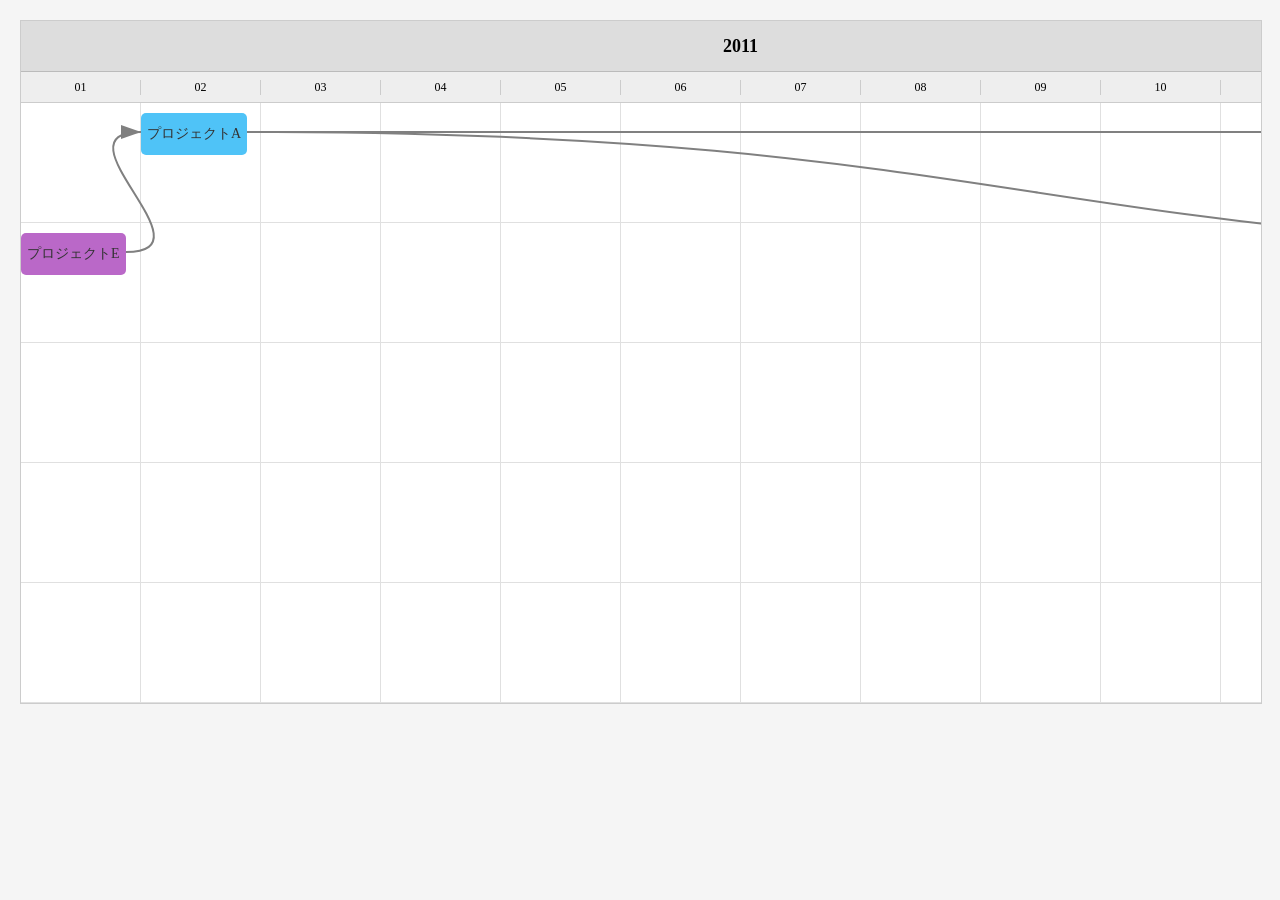
==== index.html @ 15ea9a35 "フォルダ構成の変更" ====
<!DOCTYPE html>
<html lang="ja">

<head>
    <meta charset="UTF-8">
    <title>Timeline Generator</title>
    <link rel="stylesheet" href="./css/timeline.css">
</head>

<body>

    <div id="timeline-container">
        <div class="timeline-section timeline-years" id="timeline-years"></div>
        <div class="timeline-section timeline-months" id="timeline-months"></div>
        <div class="timeline-section timeline-grid" id="timeline-grid"></div>
    </div>

    <script src="timeline.js"></script>
    <script>
        const timeline = new TimelineGenerator({
            targetId: "timeline-container",
            startDate: "2011-01",
            endDate: "2013-12",
            scale: "month",
            projects: [
                { id: "p1", name: "プロジェクトA", start: "2011-02", end: "2011-03", lane: 1, color: "#4fc3f7" },
                { id: "p2", name: "プロジェクトB", start: "2012-04", end: "2012-05", lane: 2, color: "#81c784" },
                { id: "p3", name: "プロジェクトC", start: "2012-08", end: "2012-09", lane: 1, color: "#ffb74d" },
                { id: "p4", name: "プロジェクトD", start: "2013-05", end: "2013-04", lane: 3, color: "#ba68c8" },
                { id: "p5", name: "プロジェクトE", start: "2011-01", end: "2011-02", lane: 2, color: "#ba68c8" }
            ],
            links: [
                { from: "p1", to: "p2" },
                { from: "p2", to: "p3" },
                { from: "p3", to: "p4" },
                { from: "p1", to: "p3" },
                { from: "p5", to: "p1" },
                 // 複数分岐も可能
            ]
        });
        timeline.render();
    </script>

</body>

</html>
---- css/timeline.css ----
body {
  margin: 0;
  padding: 20px;
  background: #f5f5f5;
}

#timeline-container {
  position: relative;
  width: 100%;
  background: #ffffff;
  border: 1px solid #ccc;
  overflow-x: auto;
}
#timeline-container .timeline-section {
  display: grid;
  width: -moz-max-content;
  width: max-content;
}
#timeline-container .timeline-years {
  height: 50px;
  background: #ddd;
  border-bottom: 1px solid #bbb;
  display: grid;
  align-items: center;
}
#timeline-container .timeline-years .year-cell {
  font-weight: bold;
  font-size: 18px;
  text-align: center;
  border-right: 1px solid #bbb;
}
#timeline-container .timeline-months {
  height: 30px;
  background: #eee;
  border-bottom: 1px solid #ccc;
  display: grid;
  align-items: center;
}
#timeline-container .timeline-months .month-cell {
  font-size: 12px;
  text-align: center;
  border-right: 1px solid #ccc;
}
#timeline-container .timeline-grid {
  display: grid;
  grid-auto-rows: 120px;
  position: relative;
}
#timeline-container .timeline-grid .grid-cell {
  border-right: 1px solid #e0e0e0;
  border-bottom: 1px solid #e0e0e0;
}
#timeline-container .timeline-grid .project-box {
  position: absolute;
  padding: 6px;
  font-size: 14px;
  color: #333;
  background: #90caf9;
  border-radius: 5px;
  text-align: center;
  white-space: nowrap;
  overflow: hidden;
  text-overflow: ellipsis;
  height: 30px;
  line-height: 30px;
  top: 10px;
}/*# sourceMappingURL=timeline.css.map */
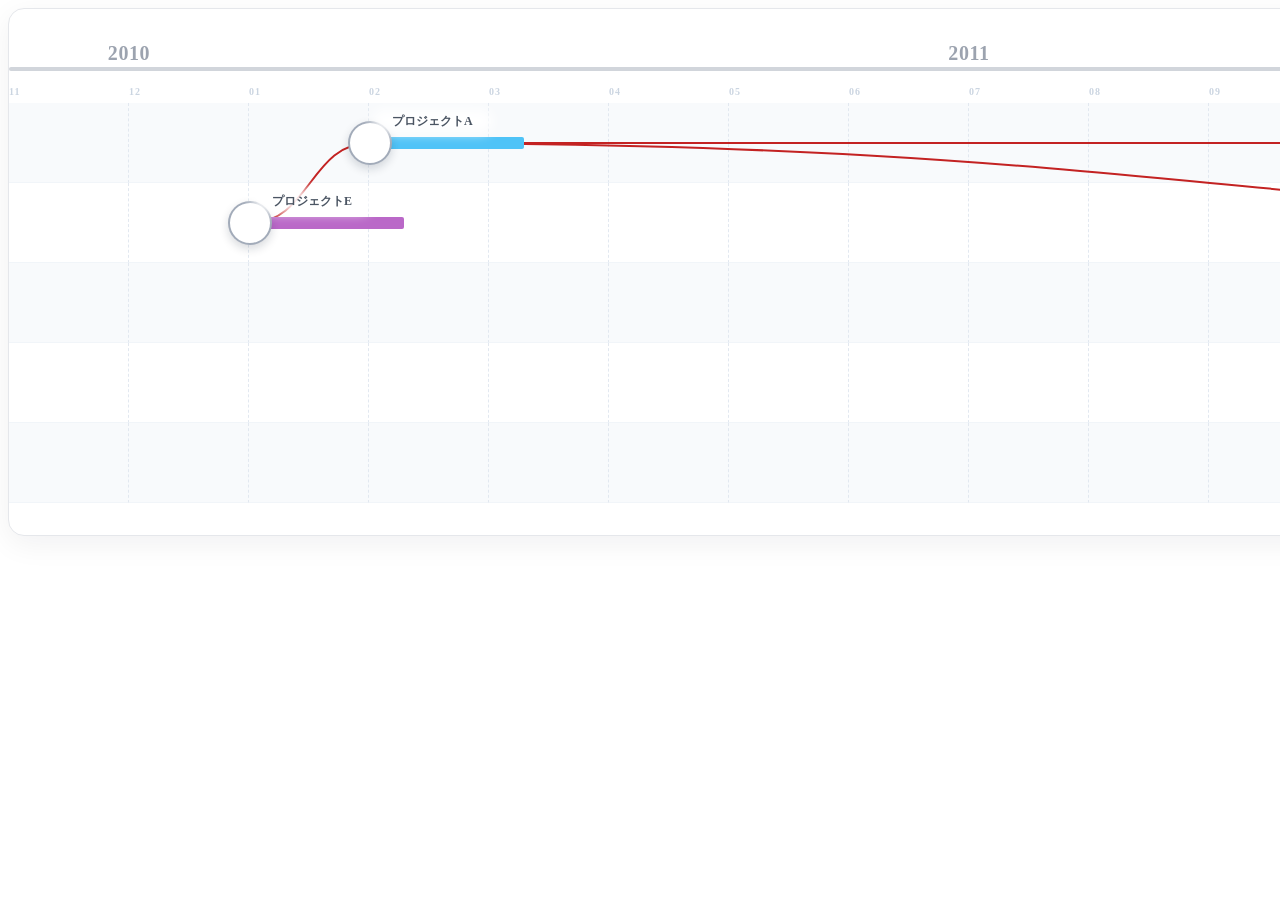
==== commit fad1e7da: "時間でも対応て席るように改修" ====
--- a/index.html
+++ b/index.html
@@ -9,37 +9,37 @@
 
 <body>
 
-    <div id="timeline-container">
-        <div class="timeline-section timeline-years" id="timeline-years"></div>
-        <div class="timeline-section timeline-months" id="timeline-months"></div>
-        <div class="timeline-section timeline-grid" id="timeline-grid"></div>
-    </div>
+<div id="timeline-container">
+    <div class="timeline-section timeline-years" id="timeline-years"></div>
+    <div class="timeline-section timeline-months" id="timeline-months"></div>
+    <div class="timeline-section timeline-grid" id="timeline-grid"></div>
+</div>
 
-    <script src="timeline.js"></script>
-    <script>
-        const timeline = new TimelineGenerator({
-            targetId: "timeline-container",
-            startDate: "2011-01",
-            endDate: "2013-12",
-            scale: "month",
-            projects: [
-                { id: "p1", name: "プロジェクトA", start: "2011-02", end: "2011-03", lane: 1, color: "#4fc3f7" },
-                { id: "p2", name: "プロジェクトB", start: "2012-04", end: "2012-05", lane: 2, color: "#81c784" },
-                { id: "p3", name: "プロジェクトC", start: "2012-08", end: "2012-09", lane: 1, color: "#ffb74d" },
-                { id: "p4", name: "プロジェクトD", start: "2013-05", end: "2013-04", lane: 3, color: "#ba68c8" },
-                { id: "p5", name: "プロジェクトE", start: "2011-01", end: "2011-02", lane: 2, color: "#ba68c8" }
-            ],
-            links: [
-                { from: "p1", to: "p2" },
-                { from: "p2", to: "p3" },
-                { from: "p3", to: "p4" },
-                { from: "p1", to: "p3" },
-                { from: "p5", to: "p1" },
-                 // 複数分岐も可能
-            ]
-        });
-        timeline.render();
-    </script>
+<script src="timeline.js"></script>
+<script>
+    const timeline = new TimelineGenerator({
+        targetId: "timeline-container",
+        startDate: "2011-01",
+        endDate: "2013-12",
+        scale: "month",
+        projects: [
+            { id: "p1", name: "プロジェクトA", start: "2011-02", end: "2011-03", lane: 1, color: "#4fc3f7" },
+            { id: "p2", name: "プロジェクトB", start: "2012-04", end: "2012-05", lane: 2, color: "#81c784" },
+            { id: "p3", name: "プロジェクトC", start: "2012-08", end: "2012-09", lane: 1, color: "#ffb74d" },
+            { id: "p4", name: "プロジェクトD", start: "2013-05", end: "2013-04", lane: 3, color: "#ba68c8" },
+            { id: "p5", name: "プロジェクトE", start: "2011-01", end: "2011-02", lane: 2, color: "#ba68c8" }
+        ],
+        links: [
+            { from: "p1", to: "p2" },
+            { from: "p2", to: "p3" },
+            { from: "p3", to: "p4" },
+            { from: "p1", to: "p3" },
+            { from: "p5", to: "p1" },
+             // 複数分岐も可能
+        ]
+    });
+    timeline.render();
+</script>
 
 </body>
 
--- a/css/timeline.css
+++ b/css/timeline.css
@@ -1,67 +1,226 @@
+#timeline-container {
+    border: 1px solid #e5e7eb;
+    border-radius: 16px;
+    box-shadow: 0 8px 30px rgba(15, 23, 42, 0.06);
+    background: #ffffff;
+    position: relative;
+    width: max-content;
+    overflow: visible;
+    padding-bottom: 32px;
+}
+
+#timeline-container .timeline-section {
+    display: grid;
+    width: max-content;
+}
+
+#timeline-container .timeline-years {
+    position: relative;
+    height: 56px;
+    background: transparent;
+    color: #9ca3af;
+    font-weight: 700;
+    letter-spacing: 0.6px;
+    border-bottom: none;
+    align-items: end;
+    padding-bottom: 14px;
+}
+
+#timeline-container .timeline-years::after {
+    content: "";
+    position: absolute;
+    left: 0;
+    right: 0;
+    bottom: 8px;
+    height: 4px;
+    border-radius: 9999px;
+    background: #d1d5db;
+}
+
+#timeline-container .timeline-years .year-cell {
+    position: relative;
+    font-size: 20px;
+    color: inherit;
+    display: flex;
+    align-items: flex-end;
+    justify-content: center;
+}
+
+#timeline-container .timeline-years .year-cell::after {
+    display: none;
+}
+
+#timeline-container .timeline-years .year-cell.year-cell-current {
+    color: #4b5563;
+}
+
+#timeline-container .timeline-years .year-cell.year-cell-current::after {
+    border-color: #d97745;
+}
+
+#timeline-container .timeline-months {
+    height: 24px;
+    background: transparent;
+    border-bottom: none;
+    color: #cbd5e1;
+    font-size: 10px;
+    font-weight: 600;
+    text-transform: uppercase;
+    letter-spacing: 1px;
+    align-items: center;
+}
+
+#timeline-container .timeline-grid {
+    display: grid;
+    grid-auto-rows: 80px;
+    position: relative;
+    background: repeating-linear-gradient(
+        to bottom,
+        #f8fafc 0,
+        #f8fafc 80px,
+        #ffffff 80px,
+        #ffffff 160px
+    );
+}
+
+#timeline-container .timeline-grid .grid-cell {
+    border-right: 1px dashed #e2e8f0;
+    border-bottom: 1px solid #f1f5f9;
+}
+
+#timeline-container .timeline-grid .project-box {
+    position: absolute;
+    height: 12px;
+    line-height: 12px;
+    padding: 0 10px;
+    top: 34px;
+    border-radius: 2px;
+    background: #cbd5e1;
+    color: #1f2937;
+    font-size: 12px;
+    font-weight: 600;
+    box-shadow: none;
+    border: none;
+    transition: transform 0.15s ease;
+    overflow: visible;
+    z-index: 2;
+    width: 120px;
+    margin-left: 15px;
+    text-decoration: none;
+    color: inherit;
+}
+
+#timeline-container .timeline-grid .project-box.project-box-clickable {
+    cursor: pointer;
+}
+
+#timeline-container .timeline-grid .project-box:hover {
+    transform: translateY(-1px);
+}
+
+#timeline-container .timeline-grid .project-box .project-icon {
+    position: absolute;
+    left: -36px;
+    top: 50%;
+    width: 40px;
+    height: 40px;
+    border-radius: 9999px;
+    background: #ffffff;
+    border: 2px solid rgba(100, 116, 139, 0.6);
+    transform: translateY(-50%);
+    box-shadow: 0 4px 10px rgba(15, 23, 42, 0.16);
+    background-size: cover;
+    background-position: center;
+    z-index: 2;
+}
+
+#timeline-container .timeline-grid .project-box .project-icon.project-icon-has-image {
+    border-color: rgba(255, 255, 255, 0.9);
+}
+
+#timeline-container .timeline-grid .project-box .project-label {
+    position: absolute;
+    left: 0;
+    top: -24px;
+    display: inline-flex;
+    align-items: center;
+    font-size: 12px;
+    font-weight: 600;
+    color: #4b5563;
+    white-space: nowrap;
+    padding: 2px 8px;
+    z-index: 3;
+    isolation: isolate;
+}
+
+#timeline-container .timeline-grid .project-box .project-label::before {
+    content: '';
+    position: absolute;
+    inset: -4px -12px;
+    background: rgba(255, 255, 255, 0.92);
+    filter: blur(6px);
+    border-radius: 999px;
+    z-index: -1;
+}
+
 body {
-  margin: 0;
-  padding: 20px;
-  background: #f5f5f5;
-}
-
-#timeline-container {
-  position: relative;
-  width: 100%;
-  background: #ffffff;
-  border: 1px solid #ccc;
-  overflow-x: auto;
-}
-#timeline-container .timeline-section {
-  display: grid;
-  width: -moz-max-content;
-  width: max-content;
-}
-#timeline-container .timeline-years {
-  height: 50px;
-  background: #ddd;
-  border-bottom: 1px solid #bbb;
-  display: grid;
-  align-items: center;
-}
-#timeline-container .timeline-years .year-cell {
-  font-weight: bold;
-  font-size: 18px;
-  text-align: center;
-  border-right: 1px solid #bbb;
-}
-#timeline-container .timeline-months {
-  height: 30px;
-  background: #eee;
-  border-bottom: 1px solid #ccc;
-  display: grid;
-  align-items: center;
-}
-#timeline-container .timeline-months .month-cell {
-  font-size: 12px;
-  text-align: center;
-  border-right: 1px solid #ccc;
-}
-#timeline-container .timeline-grid {
-  display: grid;
-  grid-auto-rows: 120px;
-  position: relative;
-}
-#timeline-container .timeline-grid .grid-cell {
-  border-right: 1px solid #e0e0e0;
-  border-bottom: 1px solid #e0e0e0;
-}
-#timeline-container .timeline-grid .project-box {
-  position: absolute;
-  padding: 6px;
-  font-size: 14px;
-  color: #333;
-  background: #90caf9;
-  border-radius: 5px;
-  text-align: center;
-  white-space: nowrap;
-  overflow: hidden;
-  text-overflow: ellipsis;
-  height: 30px;
-  line-height: 30px;
-  top: 10px;
-}/*# sourceMappingURL=timeline.css.map */+    padding: 0;
+}
+
+.timeline-scroll {
+    cursor: grab;
+}
+
+.timeline-scroll.is-dragging {
+    cursor: grabbing;
+    user-select: none;
+}
+
+.timeline-scroll.is-dragging * {
+    user-select: none;
+}
+
+.timeline-chip {
+    display: inline-flex;
+    align-items: center;
+    gap: 6px;
+    padding: 4px 10px;
+    border-radius: 9999px;
+    border: 1px solid #d1e5db;
+    background: #f4f9f7;
+    color: #256e5b;
+    font-weight: 600;
+}
+
+.timeline-chip-muted {
+    border-color: #e5e7eb;
+    background: #f8fafc;
+    color: #4b5563;
+}
+
+.timeline-today-marker {
+    position: absolute;
+    top: 0;
+    display: flex;
+    flex-direction: column;
+    align-items: center;
+    pointer-events: none;
+    z-index: 5;
+}
+
+.timeline-today-line {
+    width: 2px;
+    background: linear-gradient(180deg, rgba(217, 119, 69, 0) 0%, rgba(217, 119, 69, 0.45) 45%, rgba(217, 119, 69, 0) 100%);
+    border-radius: 9999px;
+}
+
+.timeline-today-badge {
+    margin-top: 6px;
+    padding: 4px 8px;
+    border-radius: 9999px;
+    background: #d97745;
+    color: #ffffff;
+    font-size: 11px;
+    font-weight: 700;
+    box-shadow: 0 8px 20px -10px rgba(217, 119, 69, 0.5);
+}
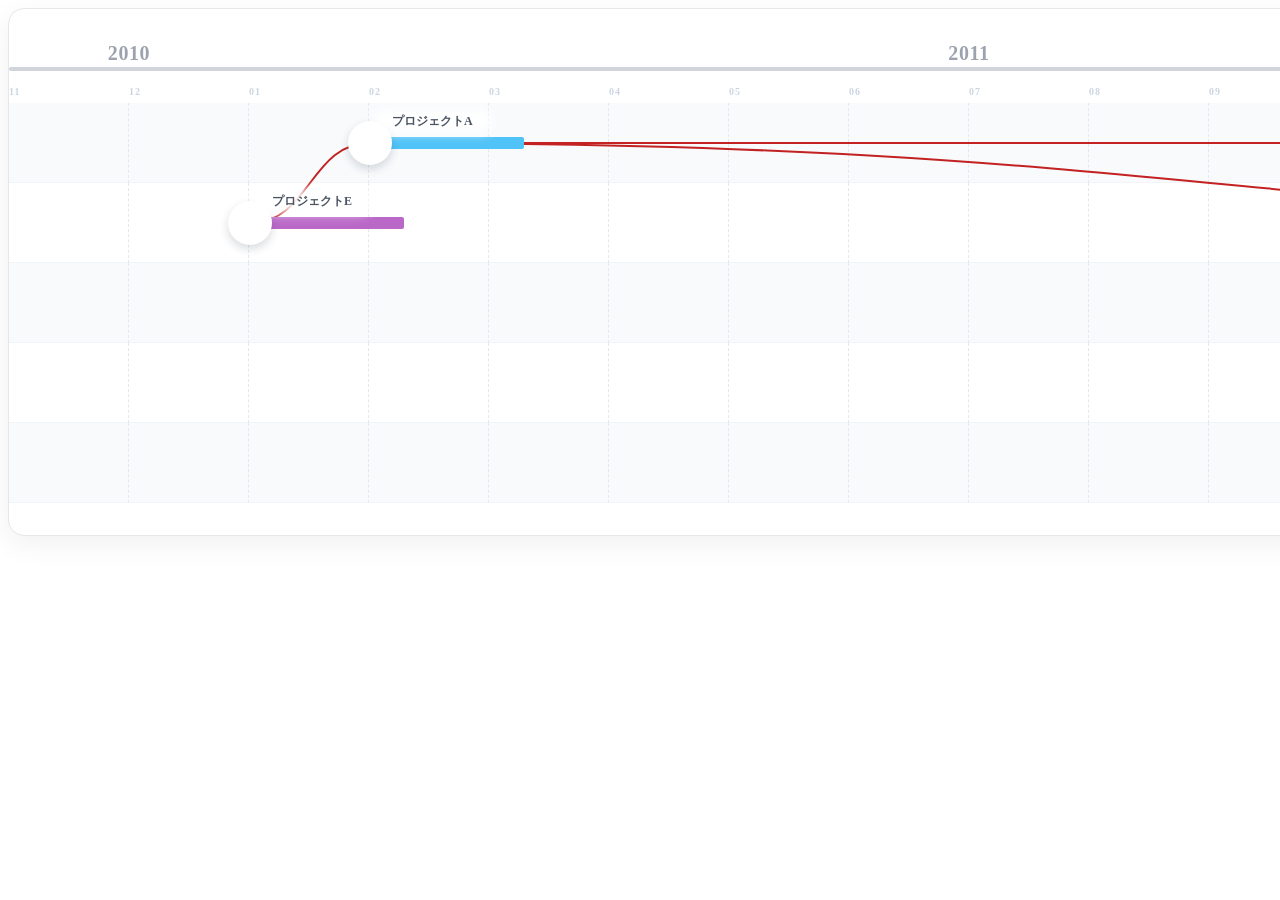
==== commit e00084dd: "Update index.html" ====
--- a/index.html
+++ b/index.html
@@ -9,37 +9,37 @@
 
 <body>
 
-<div id="timeline-container">
-    <div class="timeline-section timeline-years" id="timeline-years"></div>
-    <div class="timeline-section timeline-months" id="timeline-months"></div>
-    <div class="timeline-section timeline-grid" id="timeline-grid"></div>
-</div>
+    <div id="timeline-container">
+        <div class="timeline-section timeline-years" id="timeline-years"></div>
+        <div class="timeline-section timeline-months" id="timeline-months"></div>
+        <div class="timeline-section timeline-grid" id="timeline-grid"></div>
+    </div>
 
-<script src="timeline.js"></script>
-<script>
-    const timeline = new TimelineGenerator({
-        targetId: "timeline-container",
-        startDate: "2011-01",
-        endDate: "2013-12",
-        scale: "month",
-        projects: [
-            { id: "p1", name: "プロジェクトA", start: "2011-02", end: "2011-03", lane: 1, color: "#4fc3f7" },
-            { id: "p2", name: "プロジェクトB", start: "2012-04", end: "2012-05", lane: 2, color: "#81c784" },
-            { id: "p3", name: "プロジェクトC", start: "2012-08", end: "2012-09", lane: 1, color: "#ffb74d" },
-            { id: "p4", name: "プロジェクトD", start: "2013-05", end: "2013-04", lane: 3, color: "#ba68c8" },
-            { id: "p5", name: "プロジェクトE", start: "2011-01", end: "2011-02", lane: 2, color: "#ba68c8" }
-        ],
-        links: [
-            { from: "p1", to: "p2" },
-            { from: "p2", to: "p3" },
-            { from: "p3", to: "p4" },
-            { from: "p1", to: "p3" },
-            { from: "p5", to: "p1" },
-             // 複数分岐も可能
-        ]
-    });
-    timeline.render();
-</script>
+    <script src="timeline.js"></script>
+    <script>
+        const timeline = new TimelineGenerator({
+            targetId: "timeline-container",
+            startDate: "2011-01",
+            endDate: "2013-12",
+            scale: "month",
+            projects: [
+                { id: "p1", name: "プロジェクトA", start: "2011-02", end: "2011-03", lane: 1, color: "#4fc3f7", backgroundImage: "https://picsum.photos/seed/p1/40/40" },
+                { id: "p2", name: "プロジェクトB", start: "2012-04", end: "2012-05", lane: 2, color: "#81c784", backgroundImage: "https://picsum.photos/seed/p2/40/40" },
+                { id: "p3", name: "プロジェクトC", start: "2012-08", end: "2012-09", lane: 1, color: "#ffb74d", backgroundImage: "https://picsum.photos/seed/p3/40/40" },
+                { id: "p4", name: "プロジェクトD", start: "2013-05", end: "2013-04", lane: 3, color: "#ba68c8" },
+                { id: "p5", name: "プロジェクトE", start: "2011-01", end: "2011-02", lane: 2, color: "#ba68c8", backgroundImage: "https://picsum.photos/seed/p5/40/40" }
+            ],
+            links: [
+                { from: "p1", to: "p2" },
+                { from: "p2", to: "p3" },
+                { from: "p3", to: "p4" },
+                { from: "p1", to: "p3" },
+                { from: "p5", to: "p1" },
+                // 複数分岐も可能
+            ]
+        });
+        timeline.render();
+    </script>
 
 </body>
 
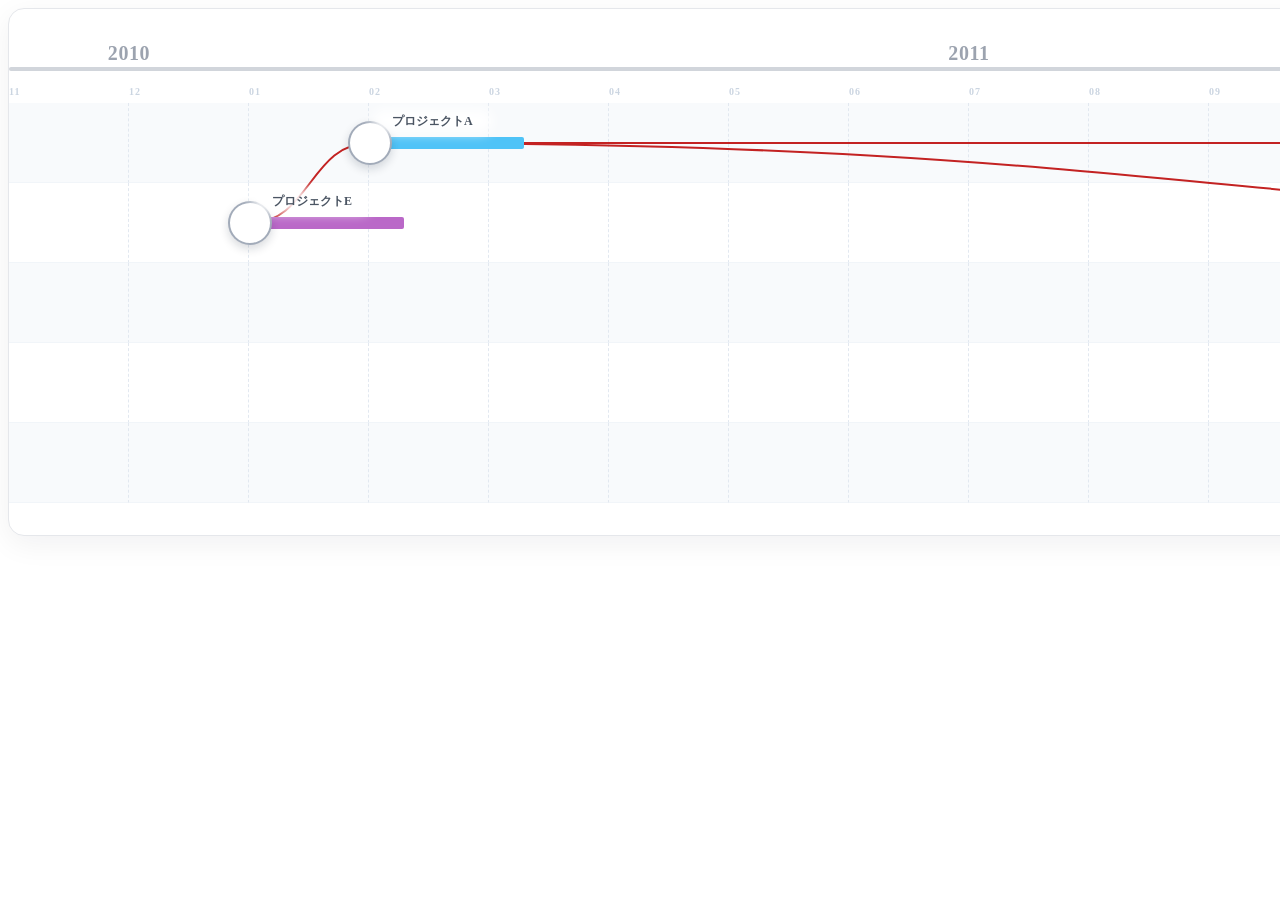
==== commit 3088094f: "微調整" ====
--- a/index.html
+++ b/index.html
@@ -9,37 +9,37 @@
 
 <body>
 
-    <div id="timeline-container">
-        <div class="timeline-section timeline-years" id="timeline-years"></div>
-        <div class="timeline-section timeline-months" id="timeline-months"></div>
-        <div class="timeline-section timeline-grid" id="timeline-grid"></div>
-    </div>
+<div id="timeline-container">
+    <div class="timeline-section timeline-years" id="timeline-years"></div>
+    <div class="timeline-section timeline-months" id="timeline-months"></div>
+    <div class="timeline-section timeline-grid" id="timeline-grid"></div>
+</div>
 
-    <script src="timeline.js"></script>
-    <script>
-        const timeline = new TimelineGenerator({
-            targetId: "timeline-container",
-            startDate: "2011-01",
-            endDate: "2013-12",
-            scale: "month",
-            projects: [
-                { id: "p1", name: "プロジェクトA", start: "2011-02", end: "2011-03", lane: 1, color: "#4fc3f7", backgroundImage: "https://picsum.photos/seed/p1/40/40" },
-                { id: "p2", name: "プロジェクトB", start: "2012-04", end: "2012-05", lane: 2, color: "#81c784", backgroundImage: "https://picsum.photos/seed/p2/40/40" },
-                { id: "p3", name: "プロジェクトC", start: "2012-08", end: "2012-09", lane: 1, color: "#ffb74d", backgroundImage: "https://picsum.photos/seed/p3/40/40" },
-                { id: "p4", name: "プロジェクトD", start: "2013-05", end: "2013-04", lane: 3, color: "#ba68c8" },
-                { id: "p5", name: "プロジェクトE", start: "2011-01", end: "2011-02", lane: 2, color: "#ba68c8", backgroundImage: "https://picsum.photos/seed/p5/40/40" }
-            ],
-            links: [
-                { from: "p1", to: "p2" },
-                { from: "p2", to: "p3" },
-                { from: "p3", to: "p4" },
-                { from: "p1", to: "p3" },
-                { from: "p5", to: "p1" },
-                // 複数分岐も可能
-            ]
-        });
-        timeline.render();
-    </script>
+<script src="timeline.js"></script>
+<script>
+    const timeline = new TimelineGenerator({
+        targetId: "timeline-container",
+        startDate: "2011-01",
+        endDate: "2013-12",
+        scale: "month",
+        projects: [
+            { id: "p1", name: "プロジェクトA", start: "2011-02", end: "2011-03", lane: 1, color: "#4fc3f7" },
+            { id: "p2", name: "プロジェクトB", start: "2012-04", end: "2012-05", lane: 2, color: "#81c784" },
+            { id: "p3", name: "プロジェクトC", start: "2012-08", end: "2012-09", lane: 1, color: "#ffb74d" },
+            { id: "p4", name: "プロジェクトD", start: "2013-05", end: "2013-04", lane: 3, color: "#ba68c8" },
+            { id: "p5", name: "プロジェクトE", start: "2011-01", end: "2011-02", lane: 2, color: "#ba68c8" }
+        ],
+        links: [
+            { from: "p1", to: "p2" },
+            { from: "p2", to: "p3" },
+            { from: "p3", to: "p4" },
+            { from: "p1", to: "p3" },
+            { from: "p5", to: "p1" },
+             // 複数分岐も可能
+        ]
+    });
+    timeline.render();
+</script>
 
 </body>
 
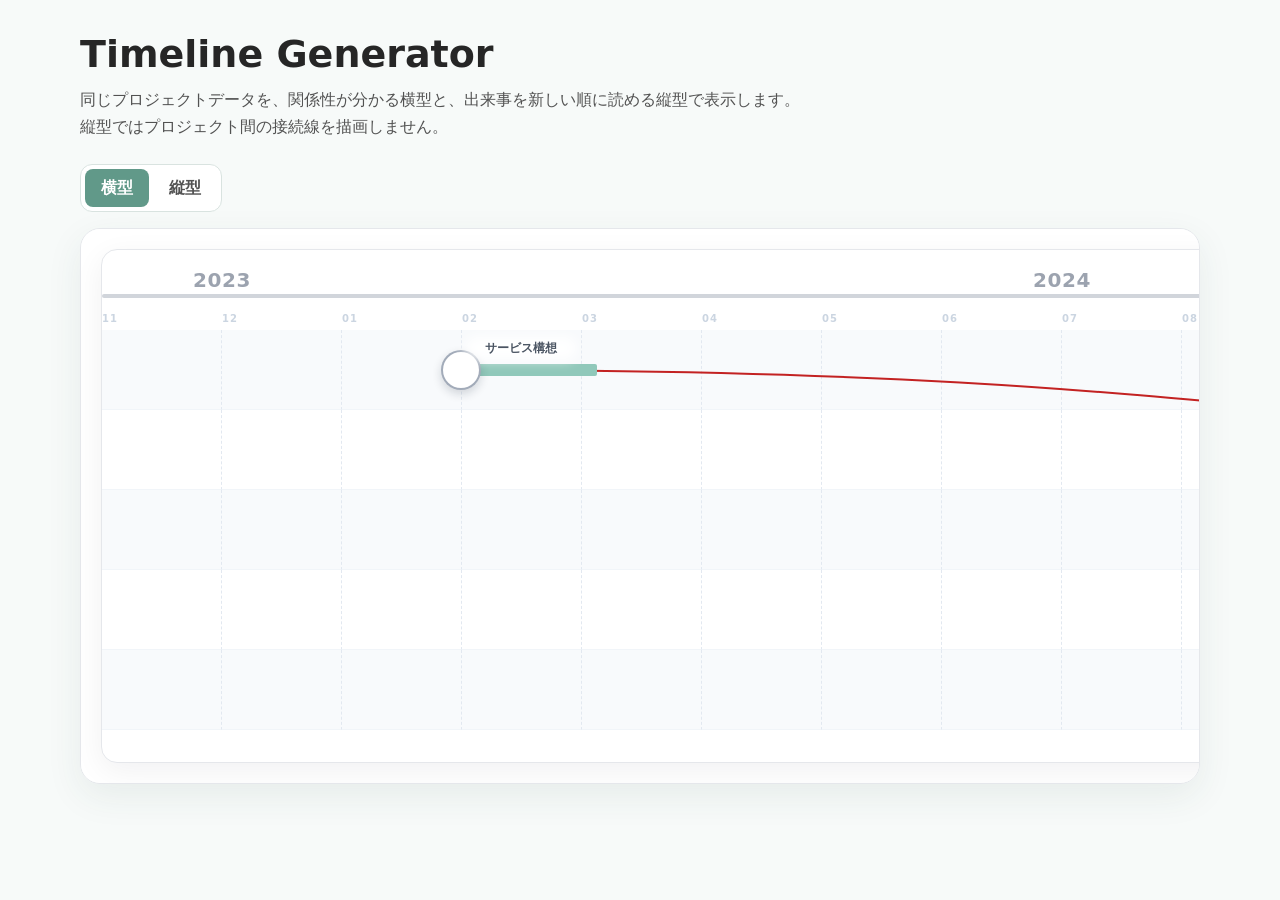
==== commit 9fbb55c3: "縦型レイアウトの追加" ====
--- a/index.html
+++ b/index.html
@@ -3,44 +3,215 @@
 
 <head>
     <meta charset="UTF-8">
-    <title>Timeline Generator</title>
+    <meta name="viewport" content="width=device-width, initial-scale=1">
+    <title>Timeline Generator Demo</title>
     <link rel="stylesheet" href="./css/timeline.css">
+    <style>
+        * {
+            box-sizing: border-box;
+        }
+
+        body {
+            margin: 0;
+            padding: 32px 20px 56px;
+            background: #f7faf9;
+            color: #262626;
+            font-family: system-ui, -apple-system, BlinkMacSystemFont, "Segoe UI", sans-serif;
+        }
+
+        .demo {
+            width: min(100%, 1120px);
+            margin: 0 auto;
+        }
+
+        .demo h1 {
+            margin: 0;
+            font-size: clamp(24px, 4vw, 38px);
+        }
+
+        .demo-description {
+            max-width: 720px;
+            margin: 10px 0 24px;
+            color: #525252;
+            line-height: 1.7;
+        }
+
+        .demo-controls {
+            display: inline-flex;
+            gap: 4px;
+            margin-bottom: 16px;
+            padding: 4px;
+            border: 1px solid #d9e3e0;
+            border-radius: 12px;
+            background: #fff;
+        }
+
+        .demo-controls button {
+            min-height: 38px;
+            padding: 8px 16px;
+            border: 0;
+            border-radius: 8px;
+            background: transparent;
+            color: #525252;
+            font: inherit;
+            font-weight: 700;
+            cursor: pointer;
+        }
+
+        .demo-controls button[aria-pressed="true"] {
+            background: #619989;
+            color: #fff;
+        }
+
+        .demo-controls button:focus-visible {
+            outline: 2px solid #619989;
+            outline-offset: 2px;
+        }
+
+        .demo-viewport {
+            overflow-x: auto;
+            padding: 20px;
+            border: 1px solid #e5e7eb;
+            border-radius: 20px;
+            background: #fff;
+            box-shadow: 0 12px 36px rgba(38, 73, 65, 0.08);
+        }
+
+        .demo-feedback {
+            min-height: 24px;
+            margin: 12px 0 0;
+            color: #47786b;
+            font-size: 14px;
+        }
+
+        @media (max-width: 640px) {
+            body {
+                padding: 24px 12px 40px;
+            }
+
+            .demo-controls {
+                display: flex;
+            }
+
+            .demo-controls button {
+                flex: 1;
+            }
+
+            .demo-viewport {
+                padding: 12px;
+            }
+        }
+    </style>
 </head>
 
 <body>
-
-<div id="timeline-container">
-    <div class="timeline-section timeline-years" id="timeline-years"></div>
-    <div class="timeline-section timeline-months" id="timeline-months"></div>
-    <div class="timeline-section timeline-grid" id="timeline-grid"></div>
-</div>
+<main class="demo">
+    <h1>Timeline Generator</h1>
+    <p class="demo-description">
+        同じプロジェクトデータを、関係性が分かる横型と、出来事を新しい順に読める縦型で表示します。
+        縦型ではプロジェクト間の接続線を描画しません。
+    </p>
+
+    <div class="demo-controls" role="group" aria-label="タイムラインのレイアウト">
+        <button type="button" data-layout="horizontal" aria-pressed="true">横型</button>
+        <button type="button" data-layout="vertical" aria-pressed="false">縦型</button>
+    </div>
+
+    <div class="demo-viewport timeline-scroll">
+        <div id="timeline-container">
+            <div class="timeline-section timeline-years" id="timeline-years"></div>
+            <div class="timeline-section timeline-months" id="timeline-months"></div>
+            <div class="timeline-section timeline-grid" id="timeline-grid"></div>
+        </div>
+    </div>
+    <p id="demo-feedback" class="demo-feedback" aria-live="polite"></p>
+</main>
 
 <script src="timeline.js"></script>
 <script>
+    const projects = [
+        {
+            id: "p1",
+            name: "サービス構想",
+            title: "最初のアイデアをまとめる",
+            start: "2024-02",
+            end: "2024-02",
+            eventAt: "2024-02-15 10:00",
+            lane: 1,
+            color: "#90c8ba",
+            description: "利用者が活動の流れとプロジェクト同士の関係を一つの画面で理解できるサービスを構想しました。"
+        },
+        {
+            id: "p2",
+            name: "プロトタイプ",
+            title: "横型タイムラインを公開",
+            start: "2025-04",
+            end: "2025-04",
+            eventAt: "2025-04-10 09:30",
+            lane: 2,
+            color: "#e4a0a5",
+            description: "イベント間のつながりを矢印で確認できる横型タイムラインを実装しました。"
+        },
+        {
+            id: "p3",
+            name: "表示機能",
+            title: "縦型タイムラインを追加",
+            start: "2026-07",
+            end: "2026-07",
+            eventAt: "2026-07-28 14:00",
+            lane: 1,
+            color: "#64a294",
+            description: "出来事を新しい順に読み進められる縦型表示を追加しました。縦型ではイベント同士を接続せず、一本の時間軸に沿ってカードを並べます。この説明は三行を超えた場合に、全文表示と省略表示を切り替えられます。"
+        },
+        {
+            id: "p4",
+            name: "同時公開",
+            title: "同じ日時のイベント",
+            start: "2026-07",
+            end: "2026-07",
+            eventAt: "2026-07-28 14:00",
+            lane: 3,
+            color: "#d8b26e",
+            description: "同じ日時の場合は、入力したプロジェクトの順序を維持します。"
+        }
+    ];
+
     const timeline = new TimelineGenerator({
         targetId: "timeline-container",
-        startDate: "2011-01",
-        endDate: "2013-12",
+        startDate: "2024-01",
+        endDate: "2026-12",
         scale: "month",
-        projects: [
-            { id: "p1", name: "プロジェクトA", start: "2011-02", end: "2011-03", lane: 1, color: "#4fc3f7" },
-            { id: "p2", name: "プロジェクトB", start: "2012-04", end: "2012-05", lane: 2, color: "#81c784" },
-            { id: "p3", name: "プロジェクトC", start: "2012-08", end: "2012-09", lane: 1, color: "#ffb74d" },
-            { id: "p4", name: "プロジェクトD", start: "2013-05", end: "2013-04", lane: 3, color: "#ba68c8" },
-            { id: "p5", name: "プロジェクトE", start: "2011-01", end: "2011-02", lane: 2, color: "#ba68c8" }
-        ],
+        projects,
         links: [
             { from: "p1", to: "p2" },
             { from: "p2", to: "p3" },
-            { from: "p3", to: "p4" },
-            { from: "p1", to: "p3" },
-            { from: "p5", to: "p1" },
-             // 複数分岐も可能
-        ]
+            { from: "p2", to: "p4" }
+        ],
+        onProjectClick: ({ project }) => {
+            document.getElementById("demo-feedback").textContent =
+                `選択したイベント: ${project.title || project.name}`;
+        }
     });
     timeline.render();
+
+    const layoutButtons = document.querySelectorAll("[data-layout]");
+    layoutButtons.forEach((button) => {
+        button.addEventListener("click", () => {
+            const layout = button.dataset.layout;
+            timeline.setLayout(layout);
+            layoutButtons.forEach((candidate) => {
+                candidate.setAttribute(
+                    "aria-pressed",
+                    candidate.dataset.layout === layout ? "true" : "false"
+                );
+            });
+            document.querySelector(".demo-viewport").style.overflowX =
+                layout === "horizontal" ? "auto" : "visible";
+            document.getElementById("demo-feedback").textContent =
+                `${layout === "horizontal" ? "横型" : "縦型"}へ切り替えました。`;
+        });
+    });
 </script>
-
 </body>
 
-</html>+</html>
--- a/css/timeline.css
+++ b/css/timeline.css
@@ -7,6 +7,253 @@
     width: max-content;
     overflow: visible;
     padding-bottom: 32px;
+}
+
+#timeline-container.timeline-container-vertical {
+    width: 100%;
+    padding: 8px 0 24px;
+    border: 0;
+    box-shadow: none;
+}
+
+.timeline-vertical {
+    --timeline-axis: #64a294;
+    --timeline-accent: #d6333f;
+    position: relative;
+    width: min(100%, 928px);
+    margin: 0 auto;
+}
+
+.timeline-vertical::before {
+    position: absolute;
+    top: 12px;
+    bottom: 16px;
+    left: 168px;
+    width: 2px;
+    border-radius: 999px;
+    background: linear-gradient(180deg, #b9ddd4, var(--timeline-axis) 12%, var(--timeline-axis) 88%, #b9ddd4);
+    content: "";
+}
+
+.timeline-vertical-item {
+    position: relative;
+    display: grid;
+    grid-template-columns: 144px 32px minmax(0, 1fr);
+    gap: 8px;
+    align-items: start;
+    margin-bottom: 24px;
+}
+
+.timeline-vertical-date {
+    padding-top: 14px;
+    color: #737373;
+    font-size: 12px;
+    line-height: 1.45;
+    text-align: right;
+}
+
+.timeline-vertical-date strong {
+    display: block;
+    color: #404040;
+    font-size: 14px;
+}
+
+.timeline-vertical-marker {
+    position: relative;
+    z-index: 1;
+    width: 14px;
+    height: 14px;
+    margin: 16px auto 0;
+    border: 3px solid #fff;
+    border-radius: 999px;
+    background: var(--timeline-axis);
+    box-shadow: 0 0 0 2px var(--timeline-axis);
+}
+
+.timeline-vertical-card {
+    display: block;
+    width: 100%;
+    min-width: 0;
+    padding: 0;
+    overflow: hidden;
+    border: 1px solid #e5e5e5;
+    border-radius: 16px;
+    background: #fff;
+    color: inherit;
+    font: inherit;
+    text-align: left;
+    text-decoration: none;
+    box-shadow: 0 5px 18px rgba(38, 73, 65, 0.08);
+    transition: border-color 160ms ease, box-shadow 160ms ease, transform 160ms ease;
+}
+
+.timeline-vertical-card:hover {
+    border-color: #acd2c8;
+    box-shadow: 0 9px 24px rgba(38, 73, 65, 0.13);
+    transform: translateY(-1px);
+}
+
+.timeline-vertical-card:focus-within {
+    outline: 3px solid rgba(97, 153, 137, 0.3);
+    outline-offset: 2px;
+}
+
+.timeline-vertical-card-action {
+    display: block;
+    width: 100%;
+    padding: 0;
+    border: 0;
+    background: transparent;
+    color: inherit;
+    font: inherit;
+    text-align: left;
+    text-decoration: none;
+    cursor: pointer;
+}
+
+.timeline-vertical-card-action:focus-visible {
+    outline: 0;
+}
+
+.timeline-vertical-image {
+    display: block;
+    width: 100%;
+    max-height: 320px;
+    object-fit: cover;
+    background: #f5f5f5;
+}
+
+.timeline-vertical-heading {
+    padding: 16px 18px 0;
+}
+
+.timeline-vertical-body {
+    padding: 0 18px 17px;
+}
+
+.timeline-vertical-site {
+    margin: 0 0 5px;
+    color: #619989;
+    font-size: 12px;
+    font-weight: 700;
+}
+
+.timeline-vertical-title {
+    margin: 0;
+    color: #262626;
+    font-size: 16px;
+    font-weight: 700;
+    line-height: 1.5;
+}
+
+.timeline-vertical-description {
+    display: -webkit-box;
+    overflow: hidden;
+    margin: 7px 0 0;
+    color: #525252;
+    font-size: 13px;
+    line-height: 1.7;
+    -webkit-box-orient: vertical;
+    -webkit-line-clamp: 3;
+}
+
+.timeline-vertical-description.timeline-vertical-description-expanded {
+    display: block;
+    overflow: visible;
+    -webkit-line-clamp: unset;
+}
+
+.timeline-vertical-description-toggle {
+    display: inline-flex;
+    margin: 8px 0 0;
+    padding: 2px 0;
+    border: 0;
+    background: transparent;
+    color: var(--timeline-axis);
+    font: inherit;
+    font-size: 12px;
+    font-weight: 700;
+    cursor: pointer;
+}
+
+.timeline-vertical-description-toggle[hidden] {
+    display: none;
+}
+
+.timeline-vertical-description-toggle:hover {
+    text-decoration: underline;
+}
+
+.timeline-vertical-description-toggle:focus-visible {
+    outline: 2px solid var(--timeline-axis);
+    outline-offset: 3px;
+    border-radius: 2px;
+}
+
+.timeline-vertical-footer {
+    display: flex;
+    justify-content: space-between;
+    gap: 16px;
+    margin-top: 13px;
+    color: #a3a3a3;
+    font-size: 11px;
+}
+
+.timeline-vertical-link {
+    display: inline-block;
+    margin-top: 9px;
+    color: var(--timeline-accent);
+    font-weight: 700;
+}
+
+@media (max-width: 640px) {
+    .timeline-vertical {
+        padding-left: 2px;
+    }
+
+    .timeline-vertical::before {
+        left: 9px;
+    }
+
+    .timeline-vertical-item {
+        grid-template-columns: 18px minmax(0, 1fr);
+        gap: 10px;
+        margin-bottom: 18px;
+    }
+
+    .timeline-vertical-date {
+        grid-column: 2;
+        grid-row: 1;
+        padding: 0 0 2px;
+        text-align: left;
+    }
+
+    .timeline-vertical-date strong {
+        display: inline;
+        margin-right: 6px;
+    }
+
+    .timeline-vertical-marker {
+        grid-column: 1;
+        grid-row: 1 / span 2;
+        width: 12px;
+        height: 12px;
+        margin-top: 4px;
+    }
+
+    .timeline-vertical-card {
+        grid-column: 2;
+        grid-row: 2;
+        border-radius: 13px;
+    }
+
+    .timeline-vertical-heading {
+        padding: 14px 14px 0;
+    }
+
+    .timeline-vertical-body {
+        padding: 0 14px 14px;
+    }
 }
 
 #timeline-container .timeline-section {
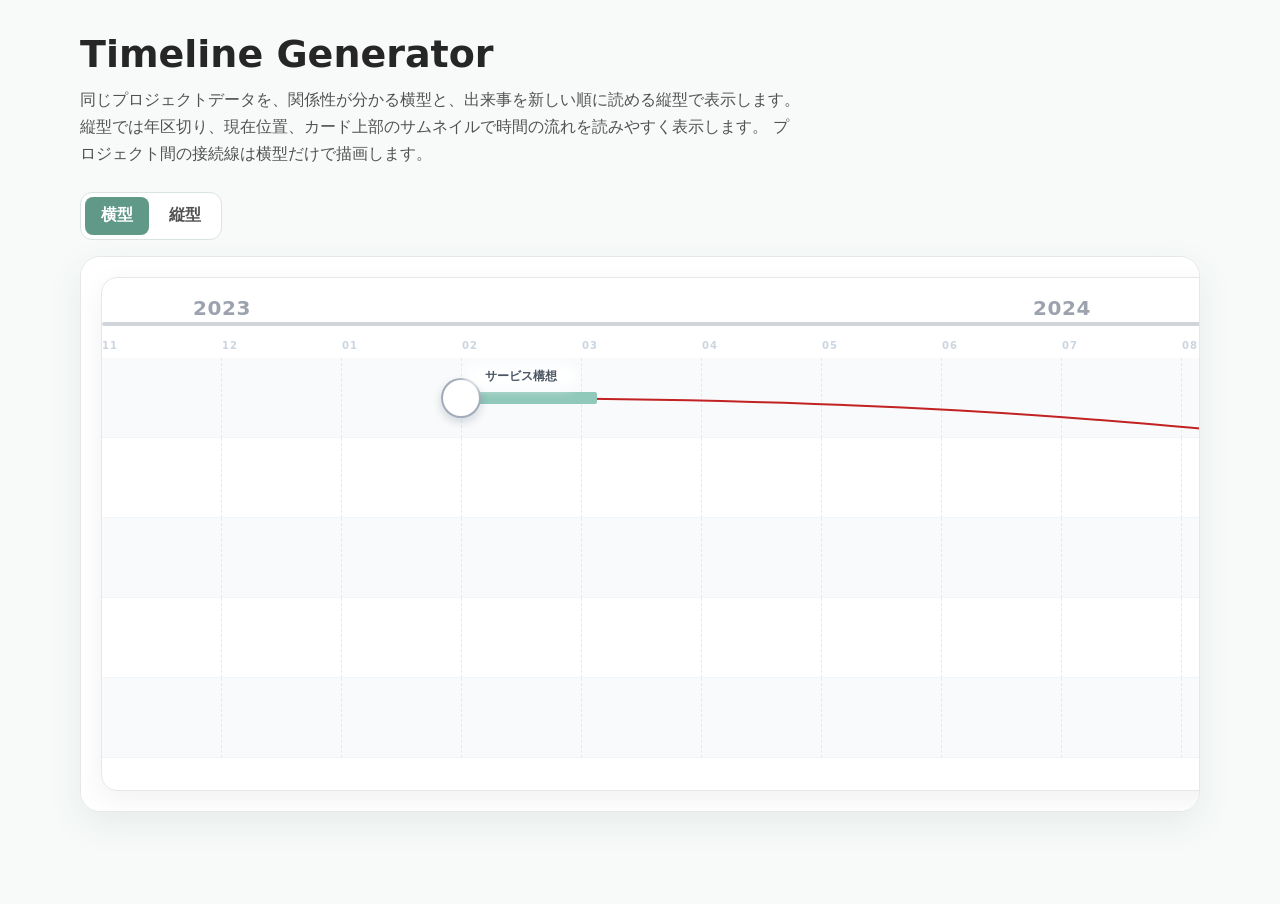
==== commit 393b7238: "デザインを修正" ====
--- a/index.html
+++ b/index.html
@@ -109,7 +109,8 @@
     <h1>Timeline Generator</h1>
     <p class="demo-description">
         同じプロジェクトデータを、関係性が分かる横型と、出来事を新しい順に読める縦型で表示します。
-        縦型ではプロジェクト間の接続線を描画しません。
+        縦型では年区切り、現在位置、カード上部のサムネイルで時間の流れを読みやすく表示します。
+        プロジェクト間の接続線は横型だけで描画します。
     </p>
 
     <div class="demo-controls" role="group" aria-label="タイムラインのレイアウト">
@@ -150,18 +151,19 @@
             eventAt: "2025-04-10 09:30",
             lane: 2,
             color: "#e4a0a5",
+            backgroundImage: "/thumbnail.png",
             description: "イベント間のつながりを矢印で確認できる横型タイムラインを実装しました。"
         },
         {
             id: "p3",
             name: "表示機能",
-            title: "縦型タイムラインを追加",
+            title: "長い出来事の説明も省略せずに読める縦型タイムラインを追加",
             start: "2026-07",
             end: "2026-07",
             eventAt: "2026-07-28 14:00",
             lane: 1,
             color: "#64a294",
-            description: "出来事を新しい順に読み進められる縦型表示を追加しました。縦型ではイベント同士を接続せず、一本の時間軸に沿ってカードを並べます。この説明は三行を超えた場合に、全文表示と省略表示を切り替えられます。"
+            description: "出来事を新しい順に読み進められる縦型表示を追加しました。縦型ではイベント同士を接続せず、一本の時間軸に沿ってカードを並べます。長いタイトルと説明も省略せずに折り返し、利用者が情報を失わず読み進められる表示にしています。"
         },
         {
             id: "p4",
--- a/css/timeline.css
+++ b/css/timeline.css
@@ -1,4 +1,12 @@
 #timeline-container {
+    --timeline-bg: #f8fafc;
+    --timeline-surface: #ffffff;
+    --timeline-text: #172033;
+    --timeline-text-muted: #64748b;
+    --timeline-border: #dbe3ec;
+    --timeline-axis: #a8b3c2;
+    --timeline-accent: #2563eb;
+    --timeline-focus: #1d4ed8;
     border: 1px solid #e5e7eb;
     border-radius: 16px;
     box-shadow: 0 8px 30px rgba(15, 23, 42, 0.06);
@@ -17,36 +25,80 @@
 }
 
 .timeline-vertical {
-    --timeline-axis: #64a294;
-    --timeline-accent: #d6333f;
-    position: relative;
-    width: min(100%, 928px);
+    position: relative;
+    width: min(100%, 1080px);
     margin: 0 auto;
+    padding: 4px 0 28px;
 }
 
 .timeline-vertical::before {
     position: absolute;
     top: 12px;
     bottom: 16px;
-    left: 168px;
-    width: 2px;
-    border-radius: 999px;
-    background: linear-gradient(180deg, #b9ddd4, var(--timeline-axis) 12%, var(--timeline-axis) 88%, #b9ddd4);
+    left: 50%;
+    width: 1px;
+    background: var(--timeline-axis);
     content: "";
 }
 
 .timeline-vertical-item {
+    --timeline-event-accent: var(--timeline-axis);
     position: relative;
     display: grid;
-    grid-template-columns: 144px 32px minmax(0, 1fr);
-    gap: 8px;
+    grid-template-columns: minmax(0, 1fr) 56px minmax(0, 1fr);
     align-items: start;
-    margin-bottom: 24px;
+    margin-bottom: 34px;
+}
+
+.timeline-vertical-item::after {
+    position: absolute;
+    z-index: 0;
+    top: 22px;
+    left: 50%;
+    width: 28px;
+    border-top: 1px solid var(--timeline-axis);
+    content: "";
+}
+
+.timeline-vertical-item-left::after {
+    right: 50%;
+    left: auto;
+}
+
+.timeline-vertical-chapter {
+    position: relative;
+    z-index: 2;
+    display: flex;
+    align-items: center;
+    gap: 18px;
+    margin: 22px 0 28px;
+}
+
+.timeline-vertical-chapter::after {
+    height: 1px;
+    flex: 1;
+    background: var(--timeline-border);
+    content: "";
+}
+
+.timeline-vertical-chapter:first-child {
+    margin-top: 0;
+}
+
+.timeline-vertical-chapter span {
+    min-width: 0;
+    padding: 0;
+    color: var(--timeline-text);
+    font-size: 28px;
+    font-weight: 800;
+    letter-spacing: -.02em;
 }
 
 .timeline-vertical-date {
-    padding-top: 14px;
-    color: #737373;
+    grid-column: 1;
+    grid-row: 1;
+    padding: 13px 18px 0;
+    color: var(--timeline-text-muted);
     font-size: 12px;
     line-height: 1.45;
     text-align: right;
@@ -54,47 +106,67 @@
 
 .timeline-vertical-date strong {
     display: block;
-    color: #404040;
+    color: var(--timeline-text);
     font-size: 14px;
 }
 
 .timeline-vertical-marker {
+    grid-column: 2;
+    grid-row: 1;
     position: relative;
     z-index: 1;
-    width: 14px;
-    height: 14px;
-    margin: 16px auto 0;
-    border: 3px solid #fff;
+    width: 10px;
+    height: 10px;
+    margin: 18px auto 0;
+    border: 2px solid #fff;
     border-radius: 999px;
-    background: var(--timeline-axis);
-    box-shadow: 0 0 0 2px var(--timeline-axis);
+    background: #fff;
+    box-shadow: 0 0 0 2px var(--timeline-event-accent);
 }
 
 .timeline-vertical-card {
+    grid-column: 3;
     display: block;
     width: 100%;
     min-width: 0;
     padding: 0;
     overflow: hidden;
-    border: 1px solid #e5e5e5;
-    border-radius: 16px;
-    background: #fff;
+    border: 1px solid var(--timeline-border);
+    border-radius: 6px;
+    background: var(--timeline-surface);
     color: inherit;
     font: inherit;
     text-align: left;
     text-decoration: none;
-    box-shadow: 0 5px 18px rgba(38, 73, 65, 0.08);
-    transition: border-color 160ms ease, box-shadow 160ms ease, transform 160ms ease;
+    box-shadow: none;
+    transition: border-color 160ms ease, background-color 160ms ease;
+}
+
+.timeline-vertical-card-has-image {
+    display: block;
+}
+
+.timeline-vertical-content {
+    min-width: 0;
+}
+
+.timeline-vertical-item-left .timeline-vertical-card {
+    grid-column: 1;
+    grid-row: 1;
+}
+
+.timeline-vertical-item-left .timeline-vertical-date {
+    grid-column: 3;
+    text-align: left;
 }
 
 .timeline-vertical-card:hover {
-    border-color: #acd2c8;
-    box-shadow: 0 9px 24px rgba(38, 73, 65, 0.13);
-    transform: translateY(-1px);
+    border-color: var(--timeline-axis);
+    background: color-mix(in srgb, var(--timeline-surface) 94%, var(--timeline-accent));
 }
 
 .timeline-vertical-card:focus-within {
-    outline: 3px solid rgba(97, 153, 137, 0.3);
+    outline: 2px solid var(--timeline-focus);
     outline-offset: 2px;
 }
 
@@ -102,108 +174,145 @@
     display: block;
     width: 100%;
     padding: 0;
-    border: 0;
-    background: transparent;
     color: inherit;
-    font: inherit;
     text-align: left;
-    text-decoration: none;
-    cursor: pointer;
-}
-
-.timeline-vertical-card-action:focus-visible {
-    outline: 0;
 }
 
 .timeline-vertical-image {
     display: block;
     width: 100%;
-    max-height: 320px;
+    height: auto;
+    aspect-ratio: 4 / 3;
     object-fit: cover;
-    background: #f5f5f5;
+    background: var(--timeline-bg);
 }
 
 .timeline-vertical-heading {
-    padding: 16px 18px 0;
+    padding: 22px 26px 0;
 }
 
 .timeline-vertical-body {
-    padding: 0 18px 17px;
-}
-
-.timeline-vertical-site {
-    margin: 0 0 5px;
-    color: #619989;
+    padding: 0 26px 22px;
+}
+
+.timeline-vertical-card-date {
+    display: flex;
+    align-items: center;
+    gap: 9px;
+    margin: 0 0 8px;
+    color: var(--timeline-text-muted);
     font-size: 12px;
     font-weight: 700;
+    letter-spacing: .04em;
+}
+
+.timeline-vertical-card-date-arrow {
+    width: 0;
+    height: 0;
+    border-top: 4px solid transparent;
+    border-bottom: 4px solid transparent;
+    border-left: 6px solid var(--timeline-event-accent);
 }
 
 .timeline-vertical-title {
     margin: 0;
-    color: #262626;
+    color: var(--timeline-text);
     font-size: 16px;
     font-weight: 700;
     line-height: 1.5;
 }
 
 .timeline-vertical-description {
-    display: -webkit-box;
-    overflow: hidden;
-    margin: 7px 0 0;
-    color: #525252;
-    font-size: 13px;
-    line-height: 1.7;
-    -webkit-box-orient: vertical;
-    -webkit-line-clamp: 3;
-}
-
-.timeline-vertical-description.timeline-vertical-description-expanded {
-    display: block;
-    overflow: visible;
-    -webkit-line-clamp: unset;
-}
-
-.timeline-vertical-description-toggle {
-    display: inline-flex;
-    margin: 8px 0 0;
-    padding: 2px 0;
-    border: 0;
-    background: transparent;
-    color: var(--timeline-axis);
-    font: inherit;
-    font-size: 12px;
-    font-weight: 700;
-    cursor: pointer;
-}
-
-.timeline-vertical-description-toggle[hidden] {
-    display: none;
-}
-
-.timeline-vertical-description-toggle:hover {
-    text-decoration: underline;
-}
-
-.timeline-vertical-description-toggle:focus-visible {
-    outline: 2px solid var(--timeline-axis);
-    outline-offset: 3px;
-    border-radius: 2px;
+    margin: 18px 0 0;
+    padding: 0;
+    color: var(--timeline-text);
+    font-size: 14px;
+    line-height: 2;
 }
 
 .timeline-vertical-footer {
     display: flex;
     justify-content: space-between;
     gap: 16px;
-    margin-top: 13px;
-    color: #a3a3a3;
+    justify-content: flex-start;
+    align-items: center;
+    margin-top: 24px;
+    padding-top: 18px;
+    border-top: 1px solid var(--timeline-border);
+    color: var(--timeline-text-muted);
+    font-size: 12px;
+}
+
+.timeline-vertical-footer-name {
+    font-weight: 700;
+}
+
+.timeline-vertical-footer-action {
+    display: inline-flex;
+    align-items: center;
+    min-height: 32px;
+    padding: 5px 13px;
+    border: 1px solid var(--timeline-event-accent);
+    border-radius: 999px;
+    background: #fff;
+    color: var(--timeline-text);
+    font: inherit;
+    font-weight: 700;
+    letter-spacing: .03em;
+    text-decoration: none;
+    cursor: pointer;
+}
+
+.timeline-vertical-footer-action:hover {
+    background: color-mix(in srgb, var(--timeline-event-accent) 9%, white);
+}
+
+.timeline-vertical-footer-action:focus-visible {
+    outline: 2px solid var(--timeline-focus);
+    outline-offset: 3px;
+}
+
+.timeline-vertical-now {
+    position: relative;
+    z-index: 2;
+    display: grid;
+    grid-template-columns: 1fr auto 1fr;
+    align-items: center;
+    gap: 10px;
+    margin: 8px 0 30px;
+}
+
+.timeline-vertical-now::before,
+.timeline-vertical-now::after {
+    height: 1px;
+    background: color-mix(in srgb, var(--timeline-accent) 45%, transparent);
+    content: "";
+}
+
+.timeline-vertical-now-line {
+    position: absolute;
+    top: 50%;
+    left: 50%;
+    width: 10px;
+    height: 10px;
+    border: 2px solid var(--timeline-surface);
+    border-radius: 50%;
+    background: var(--timeline-accent);
+    box-shadow: 0 0 0 2px var(--timeline-accent);
+    transform: translate(-50%, -50%);
+}
+
+.timeline-vertical-now-label {
+    position: relative;
+    min-width: 48px;
+    padding: 3px 8px;
+    border-radius: 999px;
+    background: var(--timeline-accent);
+    color: #ffffff;
     font-size: 11px;
-}
-
-.timeline-vertical-link {
-    display: inline-block;
-    margin-top: 9px;
-    color: var(--timeline-accent);
-    font-weight: 700;
+    font-weight: 800;
+    letter-spacing: .08em;
+    text-align: center;
 }
 
 @media (max-width: 640px) {
@@ -219,6 +328,22 @@
         grid-template-columns: 18px minmax(0, 1fr);
         gap: 10px;
         margin-bottom: 18px;
+    }
+
+    .timeline-vertical-item::after,
+    .timeline-vertical-item-left::after {
+        top: 8px;
+        right: auto;
+        left: 9px;
+        width: 19px;
+    }
+
+    .timeline-vertical-chapter {
+        margin: 18px 0 20px;
+    }
+
+    .timeline-vertical-chapter span {
+        font-size: 22px;
     }
 
     .timeline-vertical-date {
@@ -228,6 +353,12 @@
         text-align: left;
     }
 
+    .timeline-vertical-item-left .timeline-vertical-date {
+        grid-column: 2;
+        grid-row: 1;
+        text-align: left;
+    }
+
     .timeline-vertical-date strong {
         display: inline;
         margin-right: 6px;
@@ -236,23 +367,59 @@
     .timeline-vertical-marker {
         grid-column: 1;
         grid-row: 1 / span 2;
-        width: 12px;
-        height: 12px;
+        width: 9px;
+        height: 9px;
         margin-top: 4px;
     }
 
     .timeline-vertical-card {
         grid-column: 2;
         grid-row: 2;
-        border-radius: 13px;
+        border-radius: 6px;
+    }
+
+    .timeline-vertical-image {
+        width: 100%;
+        height: auto;
+    }
+
+    .timeline-vertical-item-left .timeline-vertical-card {
+        grid-column: 2;
+        grid-row: 2;
     }
 
     .timeline-vertical-heading {
-        padding: 14px 14px 0;
+        padding: 18px 16px 0;
     }
 
     .timeline-vertical-body {
-        padding: 0 14px 14px;
+        padding: 0 16px 17px;
+    }
+
+    .timeline-vertical-description {
+        margin-top: 17px;
+        padding: 0;
+        font-size: 13px;
+        line-height: 1.85;
+    }
+
+    .timeline-vertical-footer {
+        flex-wrap: wrap;
+        margin-top: 19px;
+    }
+
+    .timeline-vertical-now {
+        grid-template-columns: 18px auto 1fr;
+        gap: 10px;
+        margin: 6px 0 22px;
+    }
+
+    .timeline-vertical-now::before {
+        background: transparent;
+    }
+
+    .timeline-vertical-now-line {
+        left: 9px;
     }
 }
 
@@ -456,8 +623,8 @@
 }
 
 .timeline-today-line {
-    width: 2px;
-    background: linear-gradient(180deg, rgba(217, 119, 69, 0) 0%, rgba(217, 119, 69, 0.45) 45%, rgba(217, 119, 69, 0) 100%);
+    width: 1px;
+    background: color-mix(in srgb, var(--timeline-accent) 45%, transparent);
     border-radius: 9999px;
 }
 
@@ -465,9 +632,9 @@
     margin-top: 6px;
     padding: 4px 8px;
     border-radius: 9999px;
-    background: #d97745;
+    background: var(--timeline-accent);
     color: #ffffff;
     font-size: 11px;
     font-weight: 700;
-    box-shadow: 0 8px 20px -10px rgba(217, 119, 69, 0.5);
-}
+    box-shadow: none;
+}
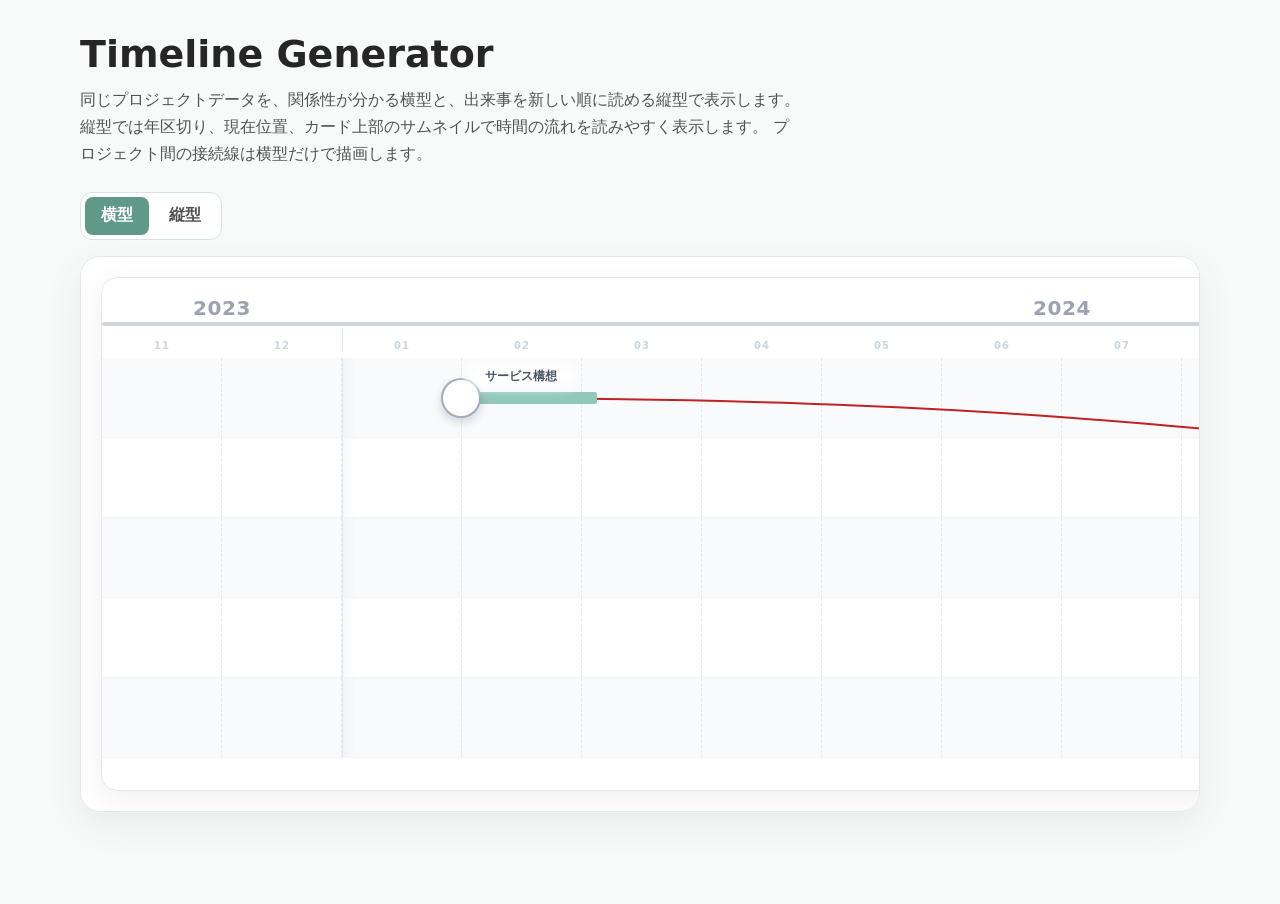
==== commit fa08dbad: "画像の変更" ====
--- a/index.html
+++ b/index.html
@@ -151,7 +151,7 @@
             eventAt: "2025-04-10 09:30",
             lane: 2,
             color: "#e4a0a5",
-            backgroundImage: "/thumbnail.png",
+            backgroundImage: "/timeline-horizontal.png",
             description: "イベント間のつながりを矢印で確認できる横型タイムラインを実装しました。"
         },
         {
--- a/css/timeline.css
+++ b/css/timeline.css
@@ -482,6 +482,34 @@
     text-transform: uppercase;
     letter-spacing: 1px;
     align-items: center;
+}
+
+#timeline-container .timeline-months .month-cell {
+    position: relative;
+    display: flex;
+    align-items: center;
+    justify-content: center;
+    min-width: 0;
+    text-align: center;
+}
+
+#timeline-container .timeline-months .month-cell.timeline-year-boundary::before {
+    position: absolute;
+    top: -12px;
+    bottom: 0;
+    left: 0;
+    width: 1px;
+    background: #e2e8f0;
+    content: "";
+}
+
+#timeline-container .timeline-grid .grid-cell.timeline-year-boundary {
+    border-left: 1px solid #e2e8f0;
+    background: linear-gradient(
+        90deg,
+        rgba(226, 232, 240, 0.32) 0,
+        transparent 12px
+    );
 }
 
 #timeline-container .timeline-grid {
